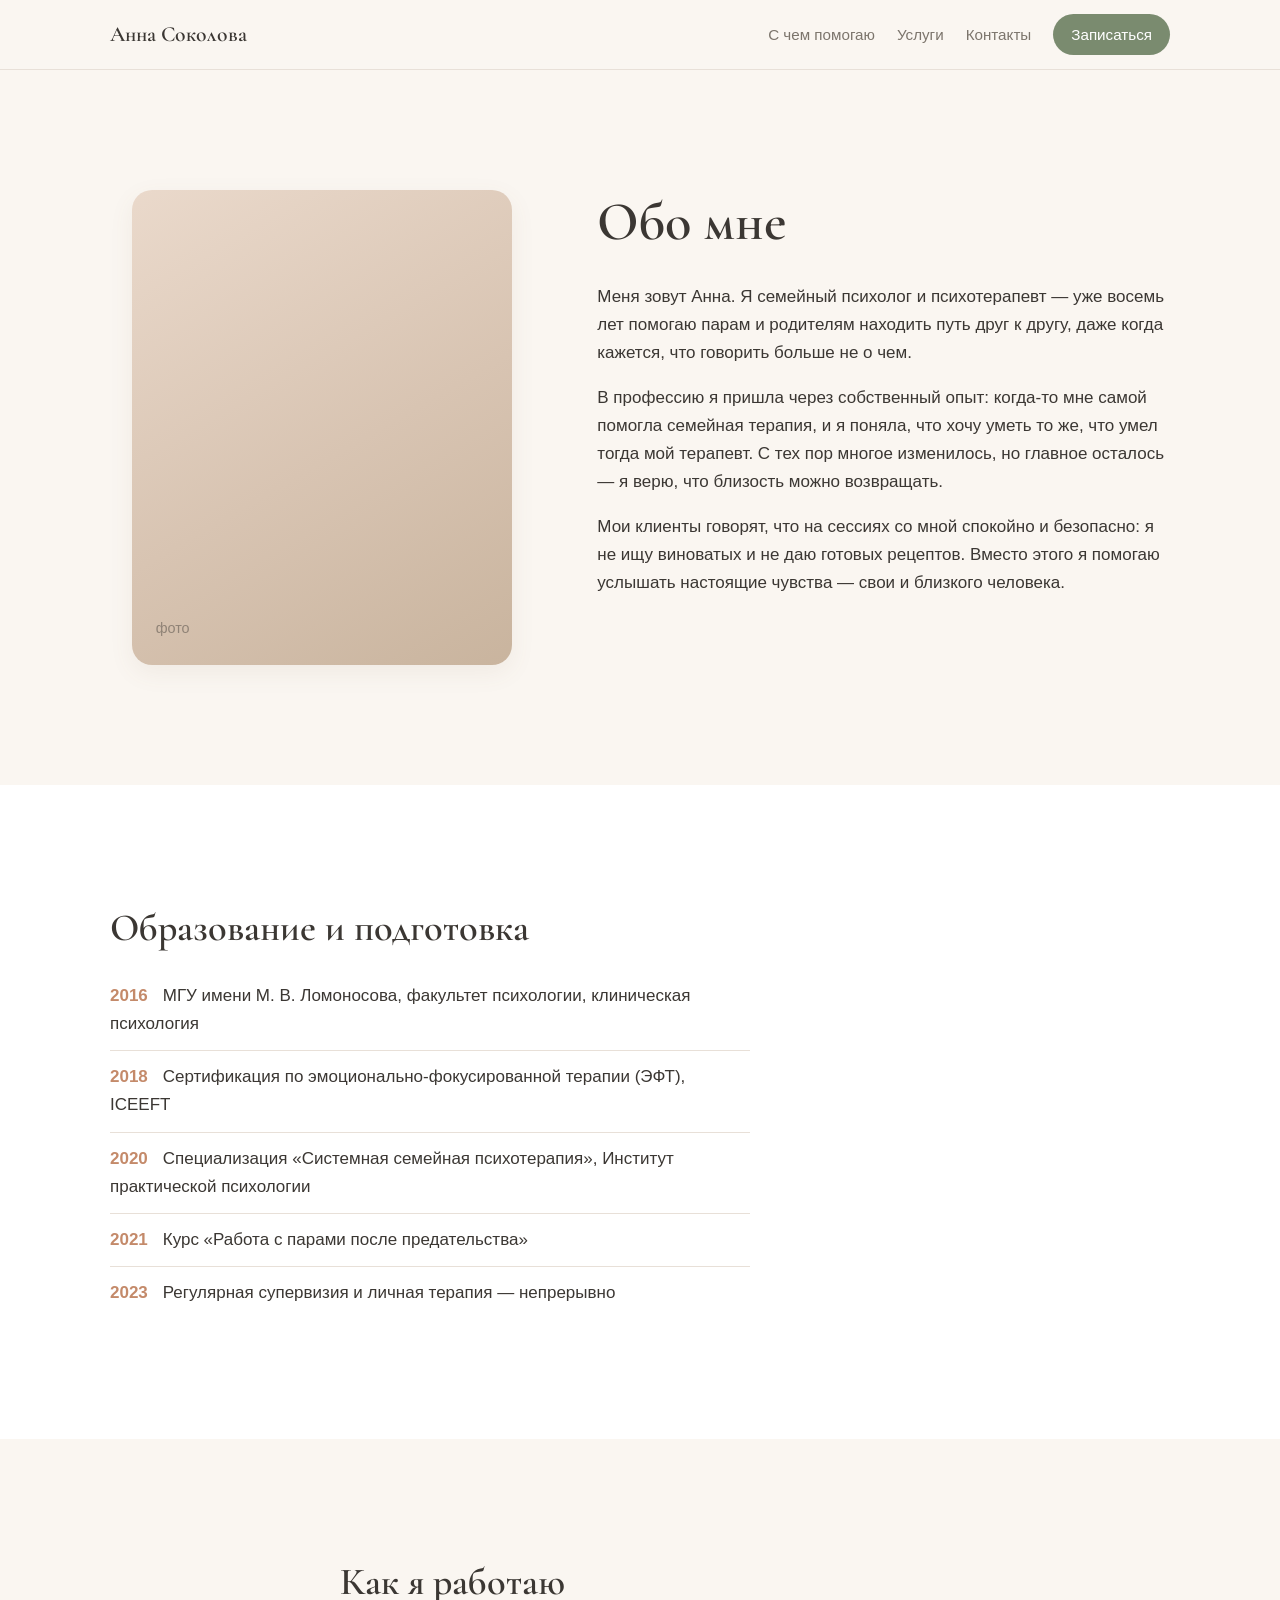
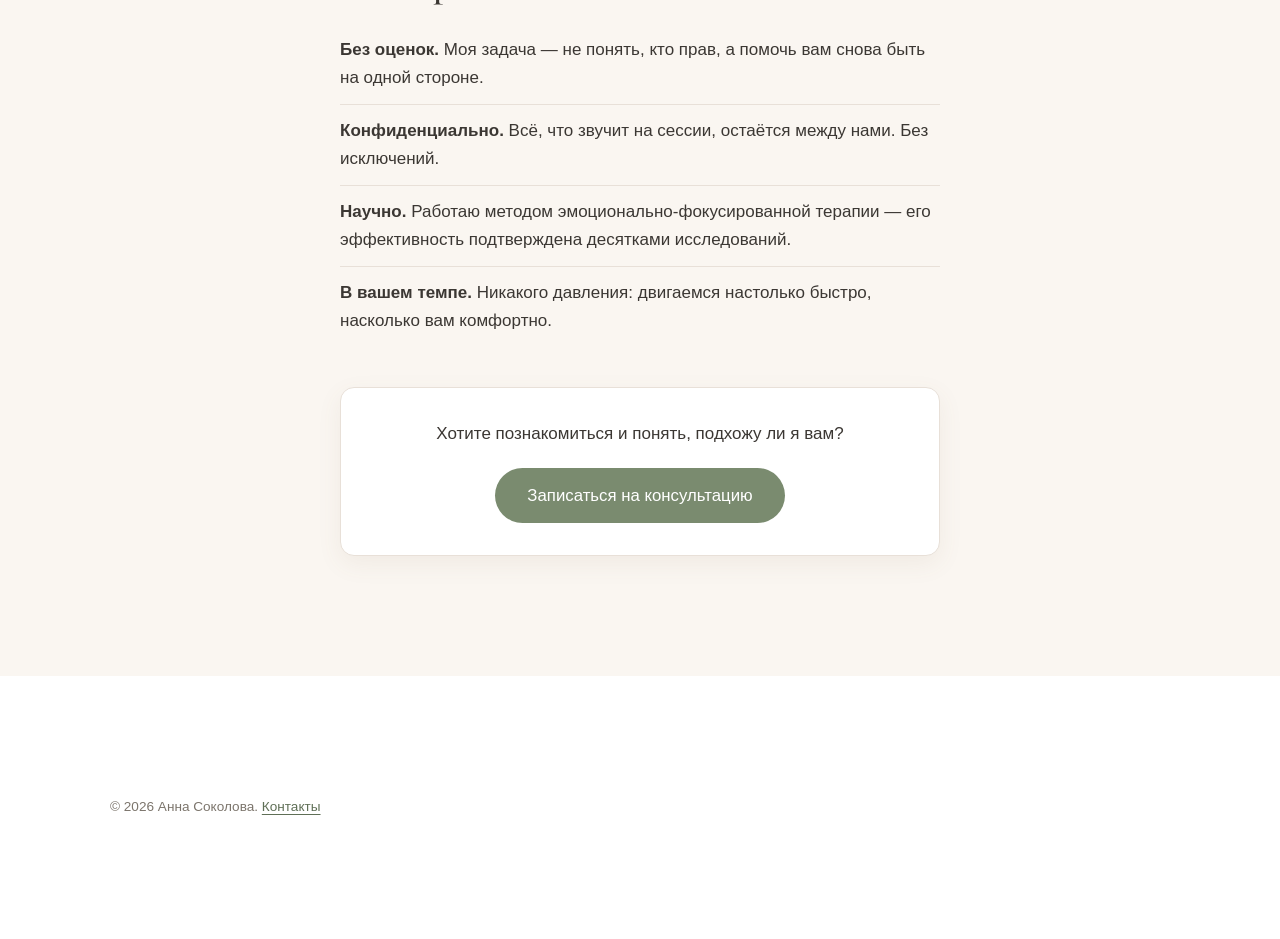
==== about.html @ ad9cd072 "Рабочая версия сайта-визитки (сохранение от 25.10.2026) Одностраничный сайт семейного психотерапевта" ====
<!DOCTYPE html>
<html lang="ru">
<head>
  <meta charset="UTF-8">
  <meta name="viewport" content="width=device-width, initial-scale=1.0">
  <!-- ЗАМЕНИТЬ: имя и описание -->
  <title>Обо мне — Анна Соколова, семейный психолог</title>
  <meta name="description" content="Мой путь в семейную психологию, образование и подход к работе. Работаю с парами и семьями очно в Москве и онлайн.">
  <meta property="og:title" content="Обо мне — Анна Соколова, семейный психолог">
  <meta property="og:type" content="website">

  <link rel="preconnect" href="https://fonts.googleapis.com">
  <link rel="preconnect" href="https://fonts.gstatic.com" crossorigin>
  <link href="https://fonts.googleapis.com/css2?family=Cormorant+Garamond:wght@500;600&display=swap" rel="stylesheet">
  <link rel="stylesheet" href="css/style.css">
</head>
<body>

  <header class="site-header">
    <div class="container header-inner">
      <!-- ЗАМЕНИТЬ: ваше имя -->
      <a class="logo" href="index.html#hero">Анна Соколова</a>
      <nav class="nav" aria-label="Основная навигация">
        <a href="index.html#benefits">С чем помогаю</a>
        <a href="index.html#services">Услуги</a>
        <a href="index.html#contacts">Контакты</a>
        <a href="index.html#form" class="nav-cta">Записаться</a>
      </nav>
    </div>
  </header>

  <main>

    <section class="section">
      <div class="container about-inner">
        <div class="hero-photo">
          <!-- ЗАМЕНИТЬ: ваше фото — <img src="img/photo.webp" alt="Анна Соколова, семейный психолог"> -->
          <div class="photo-placeholder" role="img" aria-label="Фото специалиста (заменить)">фото</div>
        </div>
        <div class="about-text">
          <h1>Обо мне</h1>
          <!-- ЗАМЕНИТЬ: ваша история -->
          <p>
            Меня зовут Анна. Я семейный психолог и психотерапевт — уже восемь лет
            помогаю парам и родителям находить путь друг к другу, даже когда
            кажется, что говорить больше не о чем.
          </p>
          <p>
            В профессию я пришла через собственный опыт: когда-то мне самой
            помогла семейная терапия, и я поняла, что хочу уметь то же, что
            умел тогда мой терапевт. С тех пор многое изменилось, но главное
            осталось — я верю, что близость можно возвращать.
          </p>
          <p>
            Мои клиенты говорят, что на сессиях со мной спокойно и безопасно:
            я не ищу виноватых и не даю готовых рецептов. Вместо этого я помогаю
            услышать настоящие чувства — свои и близкого человека.
          </p>
        </div>
      </div>
    </section>

    <section class="section section-alt">
      <div class="container">
        <h2>Образование и подготовка</h2>
        <!-- ЗАМЕНИТЬ: ваши дипломы и курсы -->
        <ul class="trust-list about-list">
          <li><span class="trust-year">2016</span> МГУ имени М. В. Ломоносова, факультет психологии, клиническая психология</li>
          <li><span class="trust-year">2018</span> Сертификация по эмоционально-фокусированной терапии (ЭФТ), ICEEFT</li>
          <li><span class="trust-year">2020</span> Специализация «Системная семейная психотерапия», Институт практической психологии</li>
          <li><span class="trust-year">2021</span> Курс «Работа с парами после предательства»</li>
          <li><span class="trust-year">2023</span> Регулярная супервизия и личная терапия — непрерывно</li>
        </ul>
      </div>
    </section>

    <section class="section">
      <div class="container narrow about-principles">
        <h2>Как я работаю</h2>
        <ul class="trust-list">
          <li><strong>Без оценок.</strong> Моя задача — не понять, кто прав, а помочь вам снова быть на одной стороне.</li>
          <li><strong>Конфиденциально.</strong> Всё, что звучит на сессии, остаётся между нами. Без исключений.</li>
          <li><strong>Научно.</strong> Работаю методом эмоционально-фокусированной терапии — его эффективность подтверждена десятками исследований.</li>
          <li><strong>В вашем темпе.</strong> Никакого давления: двигаемся настолько быстро, насколько вам комфортно.</li>
        </ul>

        <div class="about-cta">
          <p>Хотите познакомиться и понять, подхожу ли я вам?</p>
          <a href="index.html#form" class="btn btn-primary">Записаться на консультацию</a>
        </div>
      </div>
    </section>

    <footer id="contacts" class="section section-alt site-footer">
      <div class="container">
        <p class="copyright">© <span id="year"></span> Анна Соколова. <a href="index.html#contacts">Контакты</a></p>
      </div>
    </footer>

  </main>

  <script>
    document.getElementById("year").textContent = new Date().getFullYear();
  </script>
</body>
</html>
---- css/style.css ----
/* ============================================================
   Сайт-визитка семейного психолога
   Стиль: спокойный, тёплый. Mobile-first.
   ============================================================ */

:root {
  --color-bg: #FAF6F1;
  --color-surface: #FFFFFF;
  --color-primary: #7A8B6F;
  --color-primary-dark: #5F6F56;
  --color-accent: #C48A6A;
  --color-text: #3B3733;
  --color-text-muted: #7C756C;
  --color-border: #E8E0D8;

  --font-serif: "Cormorant Garamond", Georgia, "Times New Roman", serif;
  --font-sans: -apple-system, BlinkMacSystemFont, "Segoe UI", Roboto, "Helvetica Neue", Arial, sans-serif;

  --radius: 14px;
  --shadow: 0 8px 24px rgba(122, 96, 74, 0.08);
  --container: 1100px;
  --section-pad: 88px;
}

/* ---------- База ---------- */

*, *::before, *::after {
  box-sizing: border-box;
}

html {
  scroll-behavior: smooth;
}

body {
  margin: 0;
  font-family: var(--font-sans);
  font-size: 1.0625rem;
  line-height: 1.65;
  color: var(--color-text);
  background-color: var(--color-bg);
  -webkit-font-smoothing: antialiased;
}

h1, h2, h3 {
  font-family: var(--font-serif);
  font-weight: 600;
  line-height: 1.2;
  color: var(--color-text);
  margin: 0 0 0.5em;
}

h1 { font-size: clamp(2.4rem, 5vw, 3.4rem); }
h2 { font-size: clamp(1.8rem, 3.5vw, 2.4rem); }
h3 { font-size: 1.35rem; }

p { margin: 0 0 1em; }

a {
  color: var(--color-primary-dark);
  text-decoration: underline;
  text-underline-offset: 3px;
}

a:hover { color: var(--color-accent); }

:focus-visible {
  outline: 3px solid var(--color-accent);
  outline-offset: 2px;
  border-radius: 4px;
}

img { max-width: 100%; height: auto; display: block; }

.container {
  max-width: var(--container);
  margin: 0 auto;
  padding: 0 20px;
}

.container.narrow { max-width: 640px; }

.section { padding: var(--section-pad) 0; }

.section-alt { background-color: var(--color-surface); }

.section-lead {
  max-width: 34em;
  color: var(--color-text-muted);
  margin-bottom: 2.5rem;
}

/* ---------- Шапка ---------- */

.site-header {
  position: sticky;
  top: 0;
  z-index: 10;
  background-color: rgba(250, 246, 241, 0.92);
  backdrop-filter: blur(8px);
  border-bottom: 1px solid var(--color-border);
}

.header-inner {
  display: flex;
  align-items: center;
  justify-content: space-between;
  gap: 16px;
  padding-top: 14px;
  padding-bottom: 14px;
}

.logo {
  font-family: var(--font-serif);
  font-size: 1.35rem;
  font-weight: 600;
  color: var(--color-text);
  text-decoration: none;
  white-space: nowrap;
}

.nav {
  display: flex;
  align-items: center;
  gap: 22px;
  flex-wrap: wrap;
  justify-content: flex-end;
}

.nav a {
  color: var(--color-text-muted);
  text-decoration: none;
  font-size: 0.95rem;
}

.nav a:hover { color: var(--color-primary-dark); }

.nav .nav-cta {
  color: var(--color-surface);
  background-color: var(--color-primary);
  padding: 8px 18px;
  border-radius: 999px;
}

.nav .nav-cta:hover { background-color: var(--color-primary-dark); color: var(--color-surface); }

/* ---------- Кнопки ---------- */

.btn {
  display: inline-block;
  font-size: 1.05rem;
  padding: 14px 32px;
  border-radius: 999px;
  border: none;
  cursor: pointer;
  text-decoration: none;
  text-align: center;
  transition: background-color 0.2s ease;
}

.btn-primary {
  background-color: var(--color-primary);
  color: var(--color-surface);
}

.btn-primary:hover {
  background-color: var(--color-primary-dark);
  color: var(--color-surface);
}

.btn-primary:disabled {
  background-color: var(--color-text-muted);
  cursor: not-allowed;
}

/* ---------- Hero ---------- */

.hero {
  padding: 64px 0 80px;
}

.hero-inner {
  display: grid;
  gap: 40px;
  align-items: center;
}

.hero-subtitle {
  font-size: 1.15rem;
  color: var(--color-accent);
  margin-bottom: 1em;
}

.hero-lead {
  max-width: 30em;
  color: var(--color-text-muted);
  margin-bottom: 2rem;
}

.hero-facts {
  display: flex;
  gap: 32px;
  flex-wrap: wrap;
  list-style: none;
  padding: 0;
  margin: 2.5rem 0 0;
  color: var(--color-text-muted);
  font-size: 0.95rem;
}

.hero-facts strong {
  display: block;
  font-family: var(--font-serif);
  font-size: 1.5rem;
  color: var(--color-text);
}

.hero-photo { display: flex; justify-content: center; }

.photo-placeholder {
  width: 100%;
  max-width: 380px;
  aspect-ratio: 4 / 5;
  border-radius: 20px;
  background: linear-gradient(150deg, #EAD9CB 0%, #D8C4B2 55%, #C9B49E 100%);
  display: flex;
  align-items: flex-end;
  padding: 24px;
  color: rgba(59, 55, 51, 0.45);
  font-size: 0.9rem;
  box-shadow: var(--shadow);
}

/* ---------- Карточки ---------- */

.cards-grid {
  display: grid;
  gap: 20px;
  grid-template-columns: 1fr;
}

.card {
  background-color: var(--color-surface);
  border: 1px solid var(--color-border);
  border-radius: var(--radius);
  padding: 28px;
  box-shadow: var(--shadow);
}

.card p:last-child { margin-bottom: 0; }

.card h3 { margin-bottom: 0.4em; }

.card p { color: var(--color-text-muted); margin-bottom: 0; }

/* ---------- Доверие ---------- */

.trust-columns {
  display: grid;
  gap: 32px;
  margin: 2.5rem 0 3.5rem;
}

.trust-list {
  list-style: none;
  padding: 0;
  margin: 0;
}

.trust-list li {
  padding: 12px 0;
  border-bottom: 1px solid var(--color-border);
}

.trust-list li:last-child { border-bottom: none; }

.trust-year {
  display: inline-block;
  min-width: 48px;
  font-weight: 600;
  color: var(--color-accent);
}

.reviews-title { margin-bottom: 1.5rem; }

.review p {
  font-style: italic;
  color: var(--color-text);
  margin-bottom: 1em;
}

.review footer {
  color: var(--color-text-muted);
  font-size: 0.92rem;
}

/* ---------- Форма ---------- */

#form .container.narrow { max-width: 640px; }

.field { margin-bottom: 22px; }

.field label {
  display: block;
  margin-bottom: 6px;
  font-weight: 600;
}

.field .optional {
  font-weight: 400;
  color: var(--color-text-muted);
}

.field input[type="text"],
.field textarea {
  width: 100%;
  font: inherit;
  padding: 12px 14px;
  border: 1px solid var(--color-border);
  border-radius: 10px;
  background-color: var(--color-surface);
  color: var(--color-text);
}

.field textarea { resize: vertical; }

.field input[type="text"]:focus,
.field textarea:focus {
  border-color: var(--color-primary);
  outline: 2px solid rgba(122, 139, 111, 0.35);
}

.field.invalid input[type="text"],
.field.invalid textarea {
  border-color: #B4573E;
}

.field-error {
  color: #A34B34;
  font-size: 0.9rem;
  margin: 6px 0 0;
}

.field-consent {
  display: grid;
  grid-template-columns: auto 1fr;
  gap: 4px 10px;
  align-items: start;
}

.field-consent label { font-weight: 400; margin-bottom: 0; }

.field-consent .field-error { grid-column: 2; }

.field-consent input[type="checkbox"] {
  width: 18px;
  height: 18px;
  margin-top: 4px;
  accent-color: var(--color-primary);
}

.btn-submit { width: 100%; }

.form-status {
  margin: 18px 0 0;
  font-weight: 600;
  min-height: 1.5em;
}

.form-status.success { color: var(--color-primary-dark); }
.form-status.error { color: #A34B34; }

/* ---------- Контакты / футер ---------- */

.contacts-grid {
  display: grid;
  gap: 24px;
  margin-bottom: 3rem;
}

.contacts-grid p { color: var(--color-text-muted); }

.privacy {
  border-top: 1px solid var(--color-border);
  padding: 18px 0;
  margin-bottom: 1rem;
}

.privacy summary {
  cursor: pointer;
  font-weight: 600;
  color: var(--color-text-muted);
}

.privacy p { max-width: 40em; margin-top: 12px; color: var(--color-text-muted); }

.copyright {
  font-size: 0.85rem;
  color: var(--color-text-muted);
  margin: 0;
}

/* ---------- Услуги и цены ---------- */

.service-card { display: flex; flex-direction: column; }

.service-price {
  font-family: var(--font-serif);
  font-size: 1.6rem;
  color: var(--color-accent);
  margin: 0 0 0.5em;
}

.service-price span {
  font-family: var(--font-sans);
  font-size: 0.85rem;
  color: var(--color-text-muted);
}

.service-note {
  margin-top: 2rem;
  max-width: 34em;
  color: var(--color-text-muted);
  font-style: italic;
}

/* ---------- Страница «Обо мне» ---------- */

.about-inner {
  display: grid;
  gap: 40px;
  align-items: start;
}

.about-text p { max-width: 34em; }

.about-list { max-width: 640px; }

.about-cta {
  margin-top: 2.5rem;
  padding: 32px;
  background-color: var(--color-surface);
  border: 1px solid var(--color-border);
  border-radius: var(--radius);
  box-shadow: var(--shadow);
  text-align: center;
}

.about-cta p { margin-bottom: 1.2rem; }

/* ---------- Появление при скролле ---------- */

.reveal {
  opacity: 0;
  transform: translateY(24px);
  transition: opacity 0.6s ease, transform 0.6s ease;
}

.reveal.visible {
  opacity: 1;
  transform: none;
}

@media (prefers-reduced-motion: reduce) {
  html { scroll-behavior: auto; }
  .reveal {
    opacity: 1;
    transform: none;
    transition: none;
  }
}

/* ---------- Брейкпоинты ---------- */

@media (max-width: 480px) {
  .nav a:not(.nav-cta) { display: none; }
}

@media (min-width: 768px) {
  .cards-grid { grid-template-columns: repeat(2, 1fr); }
  .trust-columns { grid-template-columns: 1fr 1fr; }
  .contacts-grid { grid-template-columns: 1fr 1fr; }
  :root { --section-pad: 100px; }
}

@media (min-width: 1024px) {
  .cards-grid { grid-template-columns: repeat(3, 1fr); }
  .hero { padding: 96px 0 112px; }
  .hero-inner { grid-template-columns: 1.15fr 0.85fr; gap: 64px; }
  .about-inner { grid-template-columns: 0.85fr 1.15fr; gap: 64px; }
  :root { --section-pad: 120px; }
}
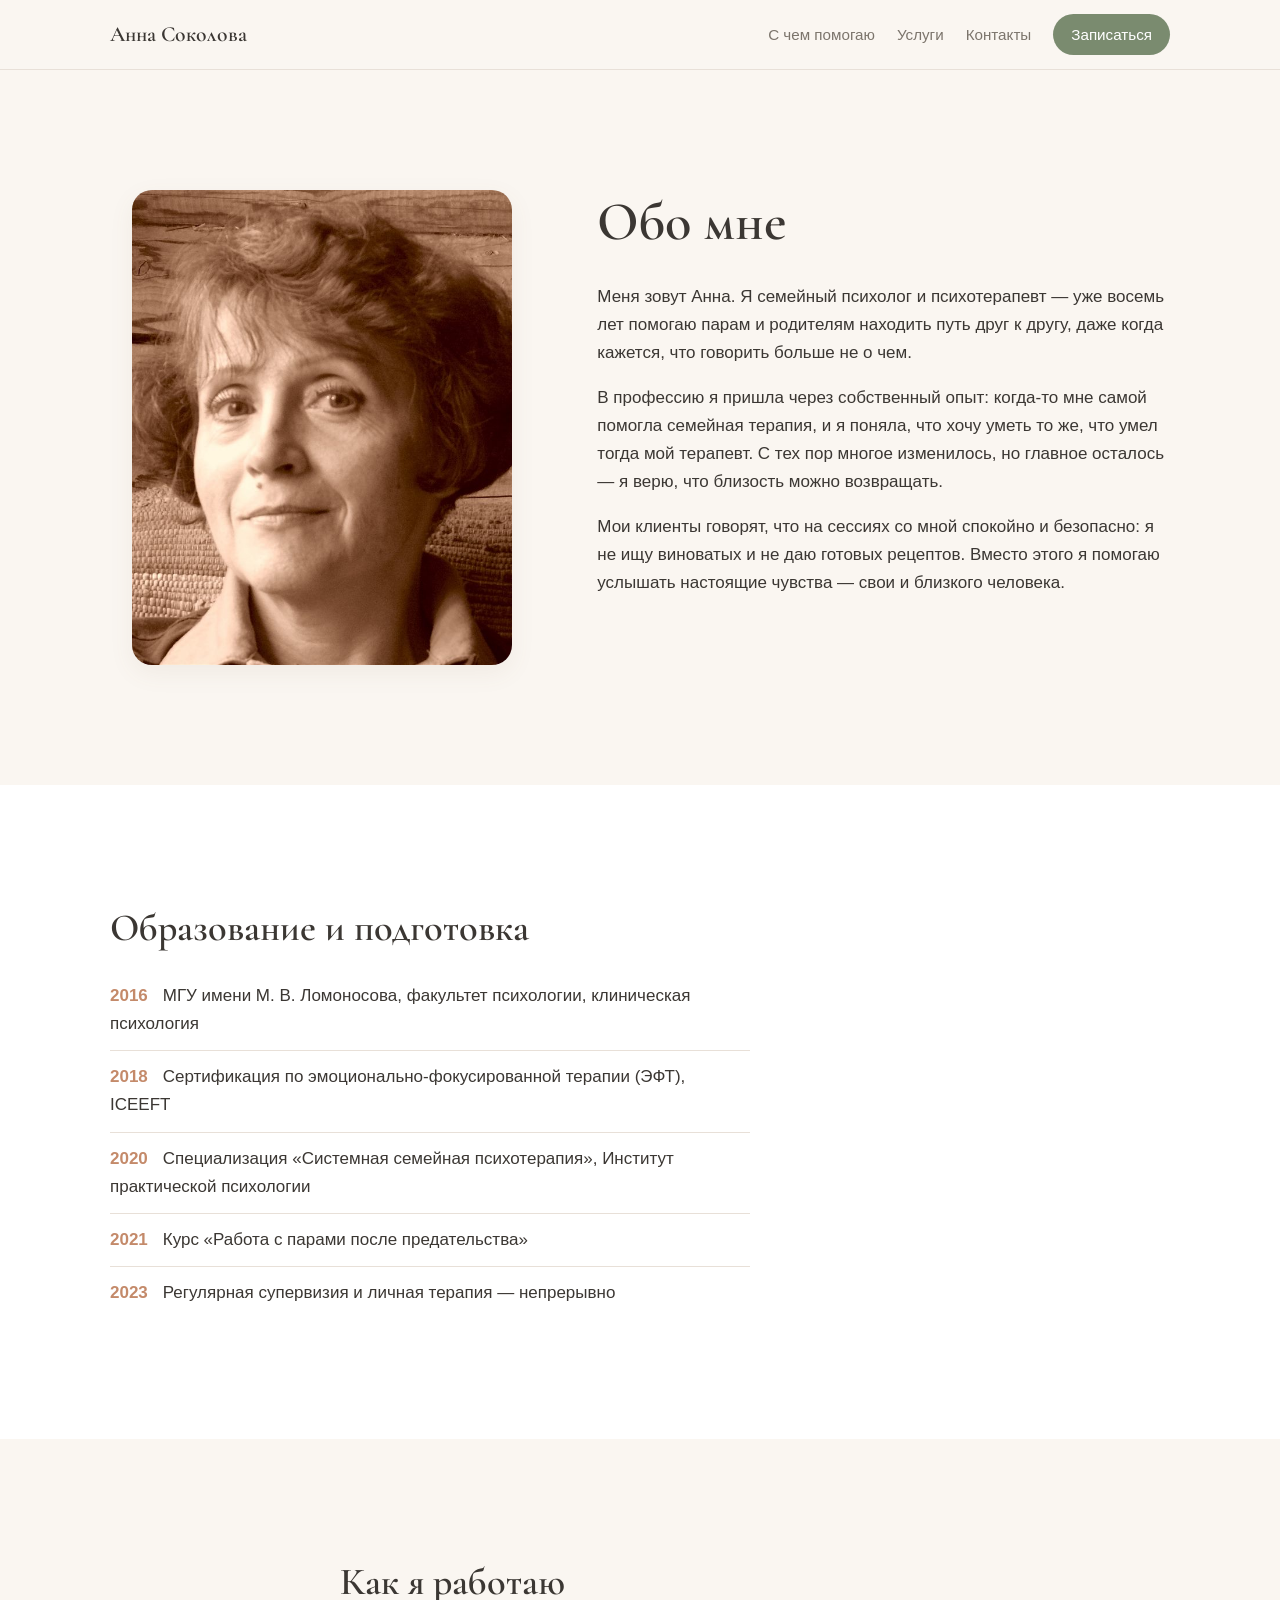
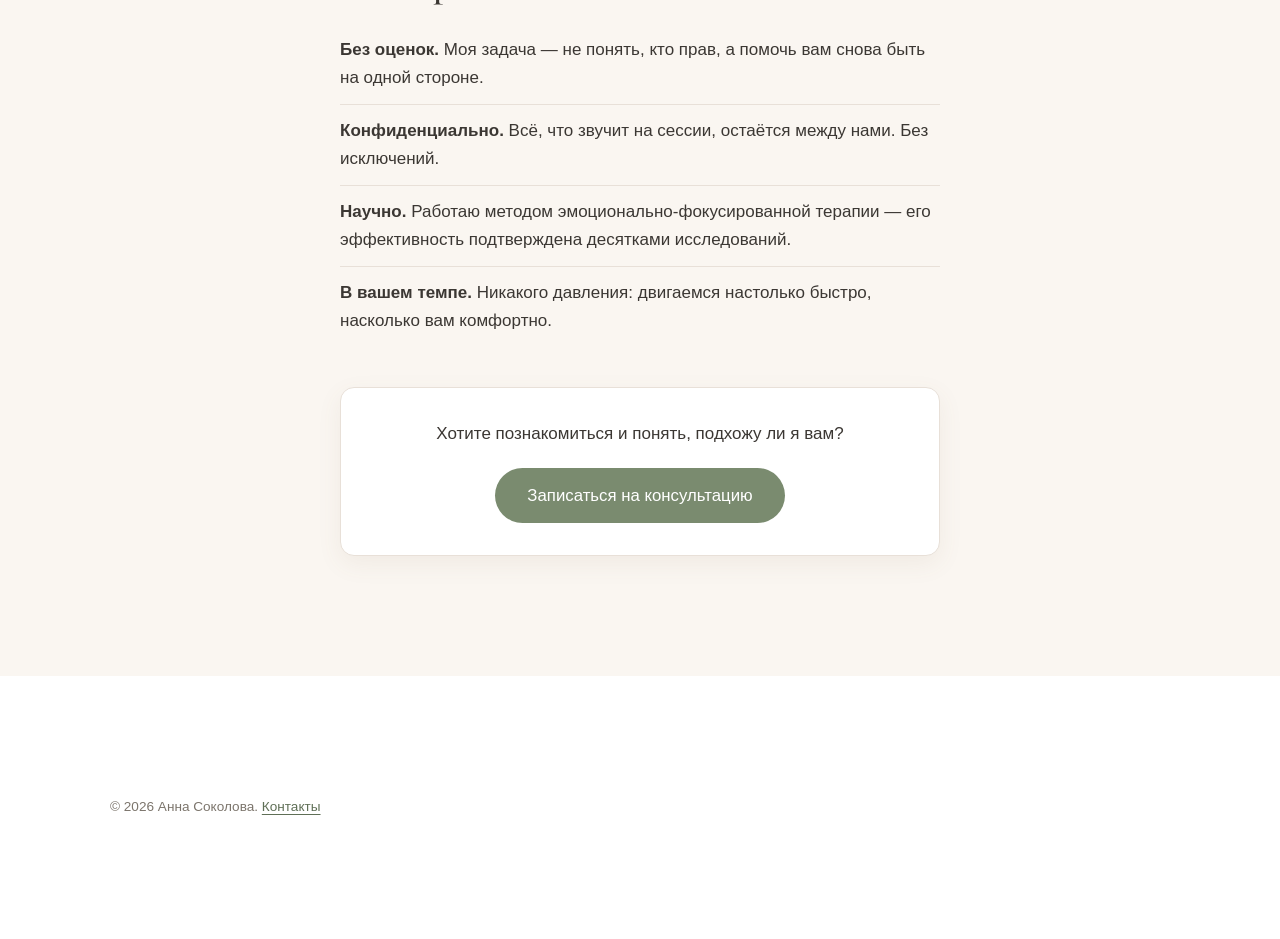
==== commit 74667d0c: "Добавлено реальное фото специалиста вместо плейсхолдера - img/photo.jpg: сжато 729 КБ → 113 КБ (900p" ====
--- a/about.html
+++ b/about.html
@@ -34,8 +34,7 @@
     <section class="section">
       <div class="container about-inner">
         <div class="hero-photo">
-          <!-- ЗАМЕНИТЬ: ваше фото — <img src="img/photo.webp" alt="Анна Соколова, семейный психолог"> -->
-          <div class="photo-placeholder" role="img" aria-label="Фото специалиста (заменить)">фото</div>
+          <img src="img/photo.jpg" width="900" height="817" alt="Галина Куранова, семейный психолог и психотерапевт">
         </div>
         <div class="about-text">
           <h1>Обо мне</h1>
--- a/css/style.css
+++ b/css/style.css
@@ -216,6 +216,17 @@
 }
 
 .hero-photo { display: flex; justify-content: center; }
+
+.hero-photo img {
+  width: 100%;
+  max-width: 380px;
+  height: auto;
+  aspect-ratio: 4 / 5;
+  object-fit: cover;
+  object-position: 50% 25%;
+  border-radius: 20px;
+  box-shadow: var(--shadow);
+}
 
 .photo-placeholder {
   width: 100%;
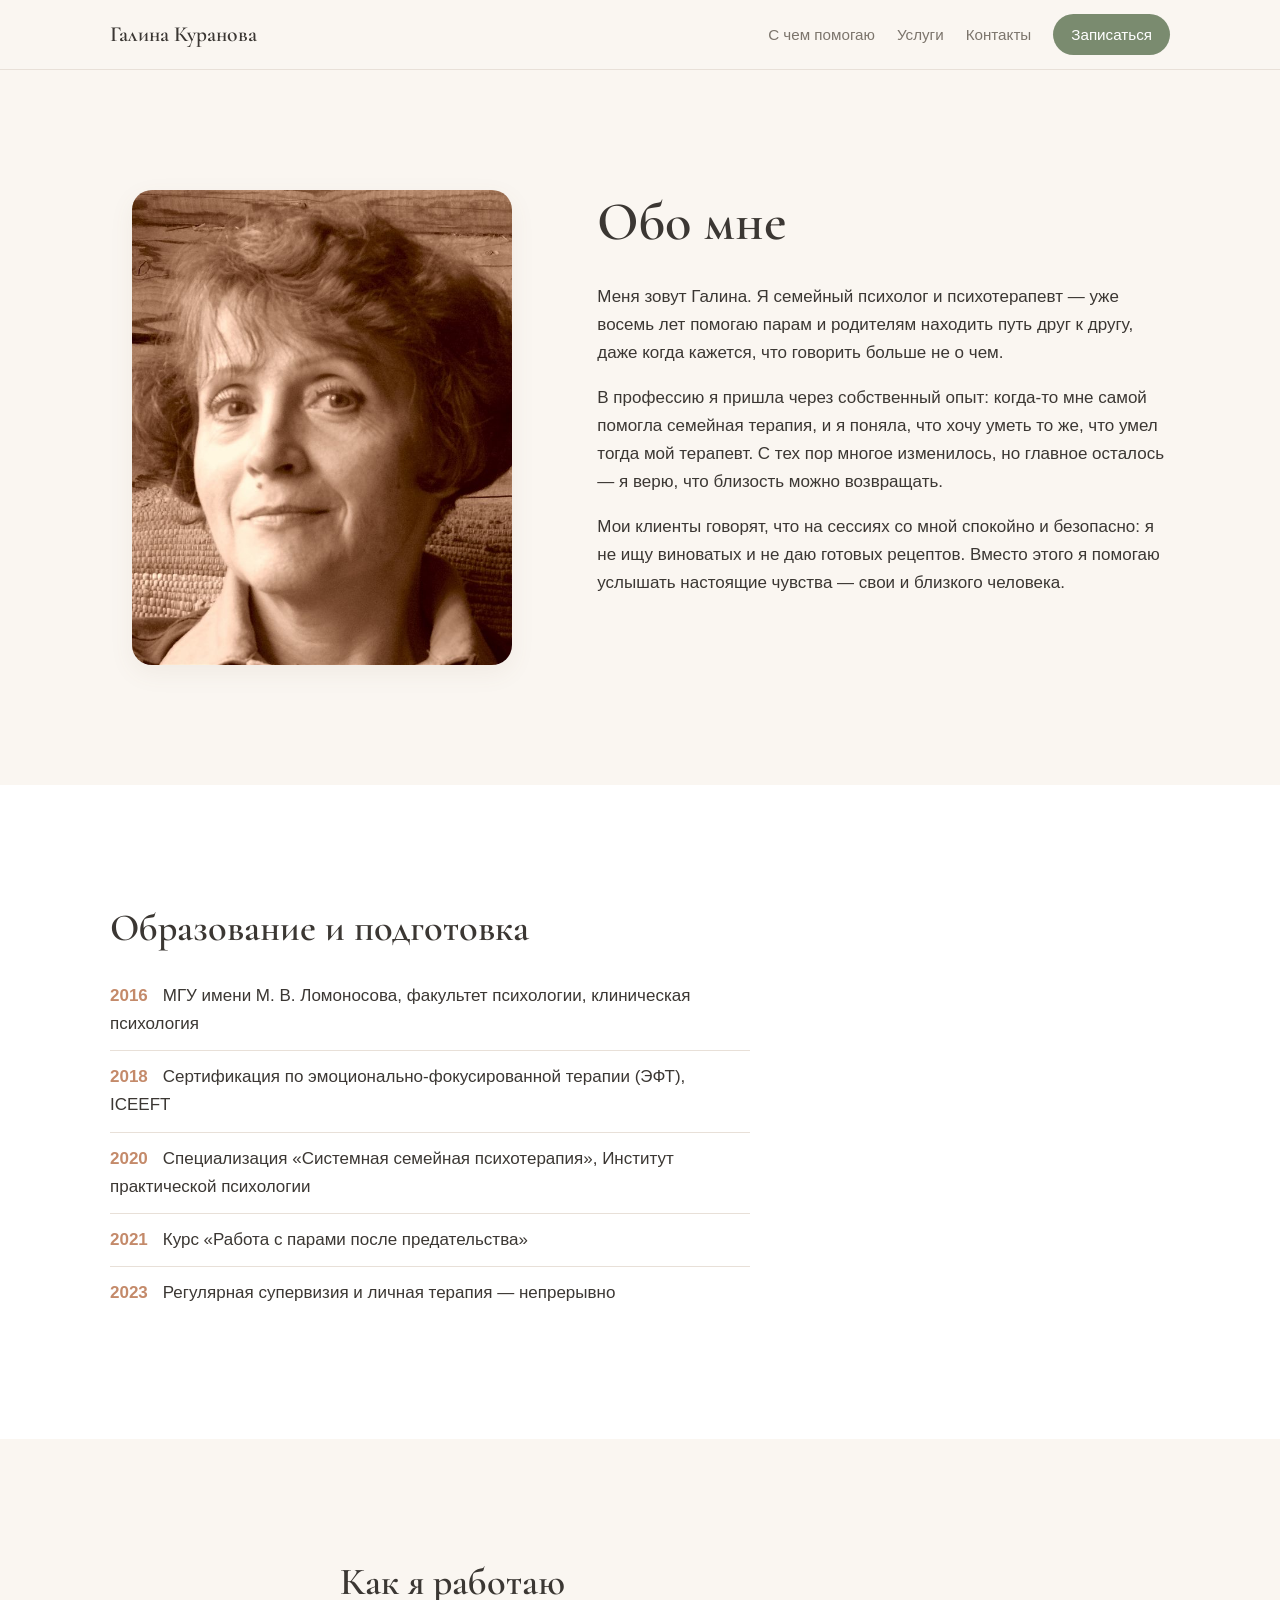
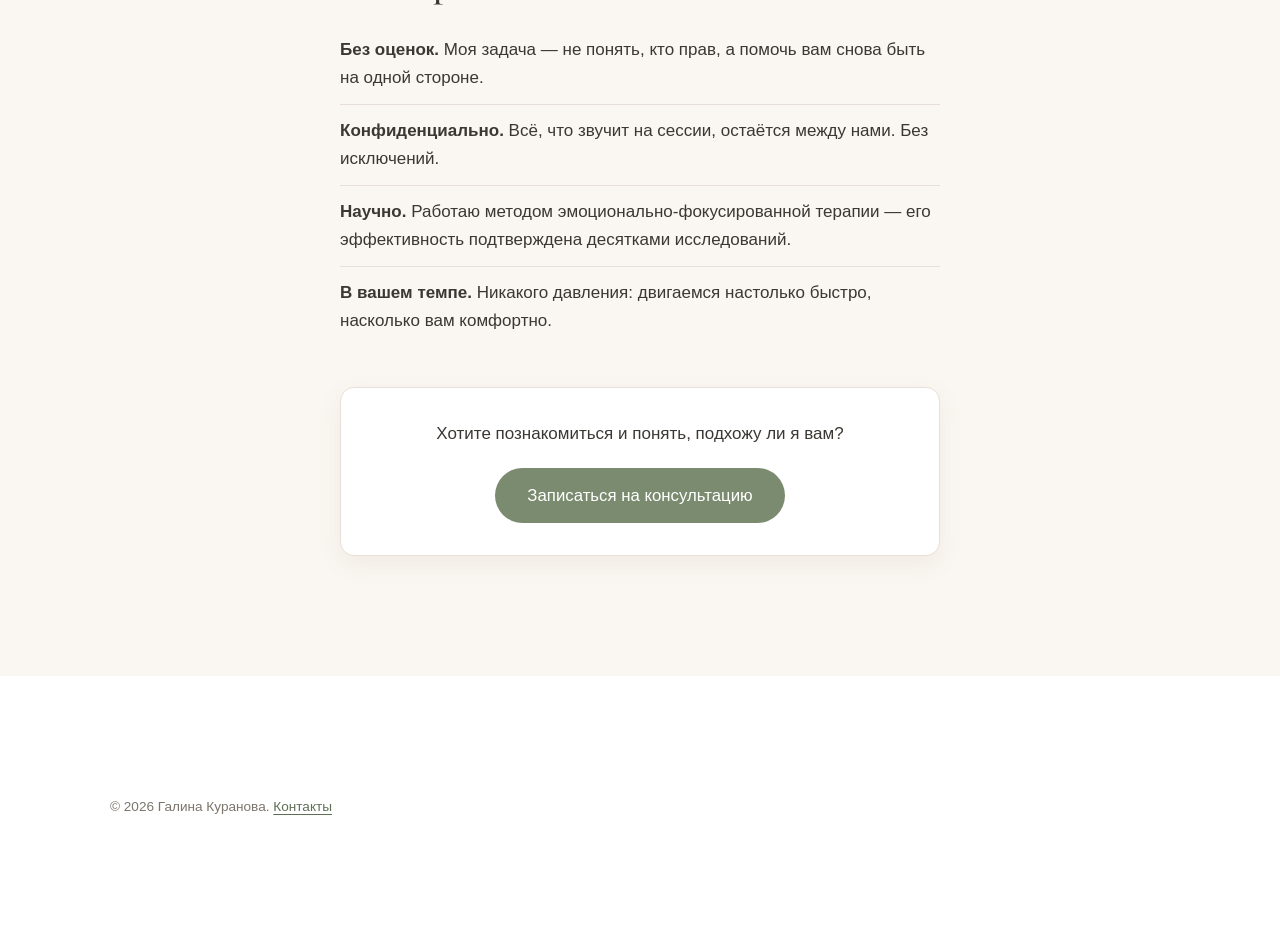
==== commit 3dce96f0: "Имя специалиста: Анна Соколова → Галина Куранова Заменено на всех страницах: title, Open Graph, лого" ====
--- a/about.html
+++ b/about.html
@@ -4,9 +4,9 @@
   <meta charset="UTF-8">
   <meta name="viewport" content="width=device-width, initial-scale=1.0">
   <!-- ЗАМЕНИТЬ: имя и описание -->
-  <title>Обо мне — Анна Соколова, семейный психолог</title>
+  <title>Обо мне — Галина Куранова, семейный психолог</title>
   <meta name="description" content="Мой путь в семейную психологию, образование и подход к работе. Работаю с парами и семьями очно в Москве и онлайн.">
-  <meta property="og:title" content="Обо мне — Анна Соколова, семейный психолог">
+  <meta property="og:title" content="Обо мне — Галина Куранова, семейный психолог">
   <meta property="og:type" content="website">
 
   <link rel="preconnect" href="https://fonts.googleapis.com">
@@ -19,7 +19,7 @@
   <header class="site-header">
     <div class="container header-inner">
       <!-- ЗАМЕНИТЬ: ваше имя -->
-      <a class="logo" href="index.html#hero">Анна Соколова</a>
+      <a class="logo" href="index.html#hero">Галина Куранова</a>
       <nav class="nav" aria-label="Основная навигация">
         <a href="index.html#benefits">С чем помогаю</a>
         <a href="index.html#services">Услуги</a>
@@ -40,7 +40,7 @@
           <h1>Обо мне</h1>
           <!-- ЗАМЕНИТЬ: ваша история -->
           <p>
-            Меня зовут Анна. Я семейный психолог и психотерапевт — уже восемь лет
+            Меня зовут Галина. Я семейный психолог и психотерапевт — уже восемь лет
             помогаю парам и родителям находить путь друг к другу, даже когда
             кажется, что говорить больше не о чем.
           </p>
@@ -92,7 +92,7 @@
 
     <footer id="contacts" class="section section-alt site-footer">
       <div class="container">
-        <p class="copyright">© <span id="year"></span> Анна Соколова. <a href="index.html#contacts">Контакты</a></p>
+        <p class="copyright">© <span id="year"></span> Галина Куранова. <a href="index.html#contacts">Контакты</a></p>
       </div>
     </footer>
 
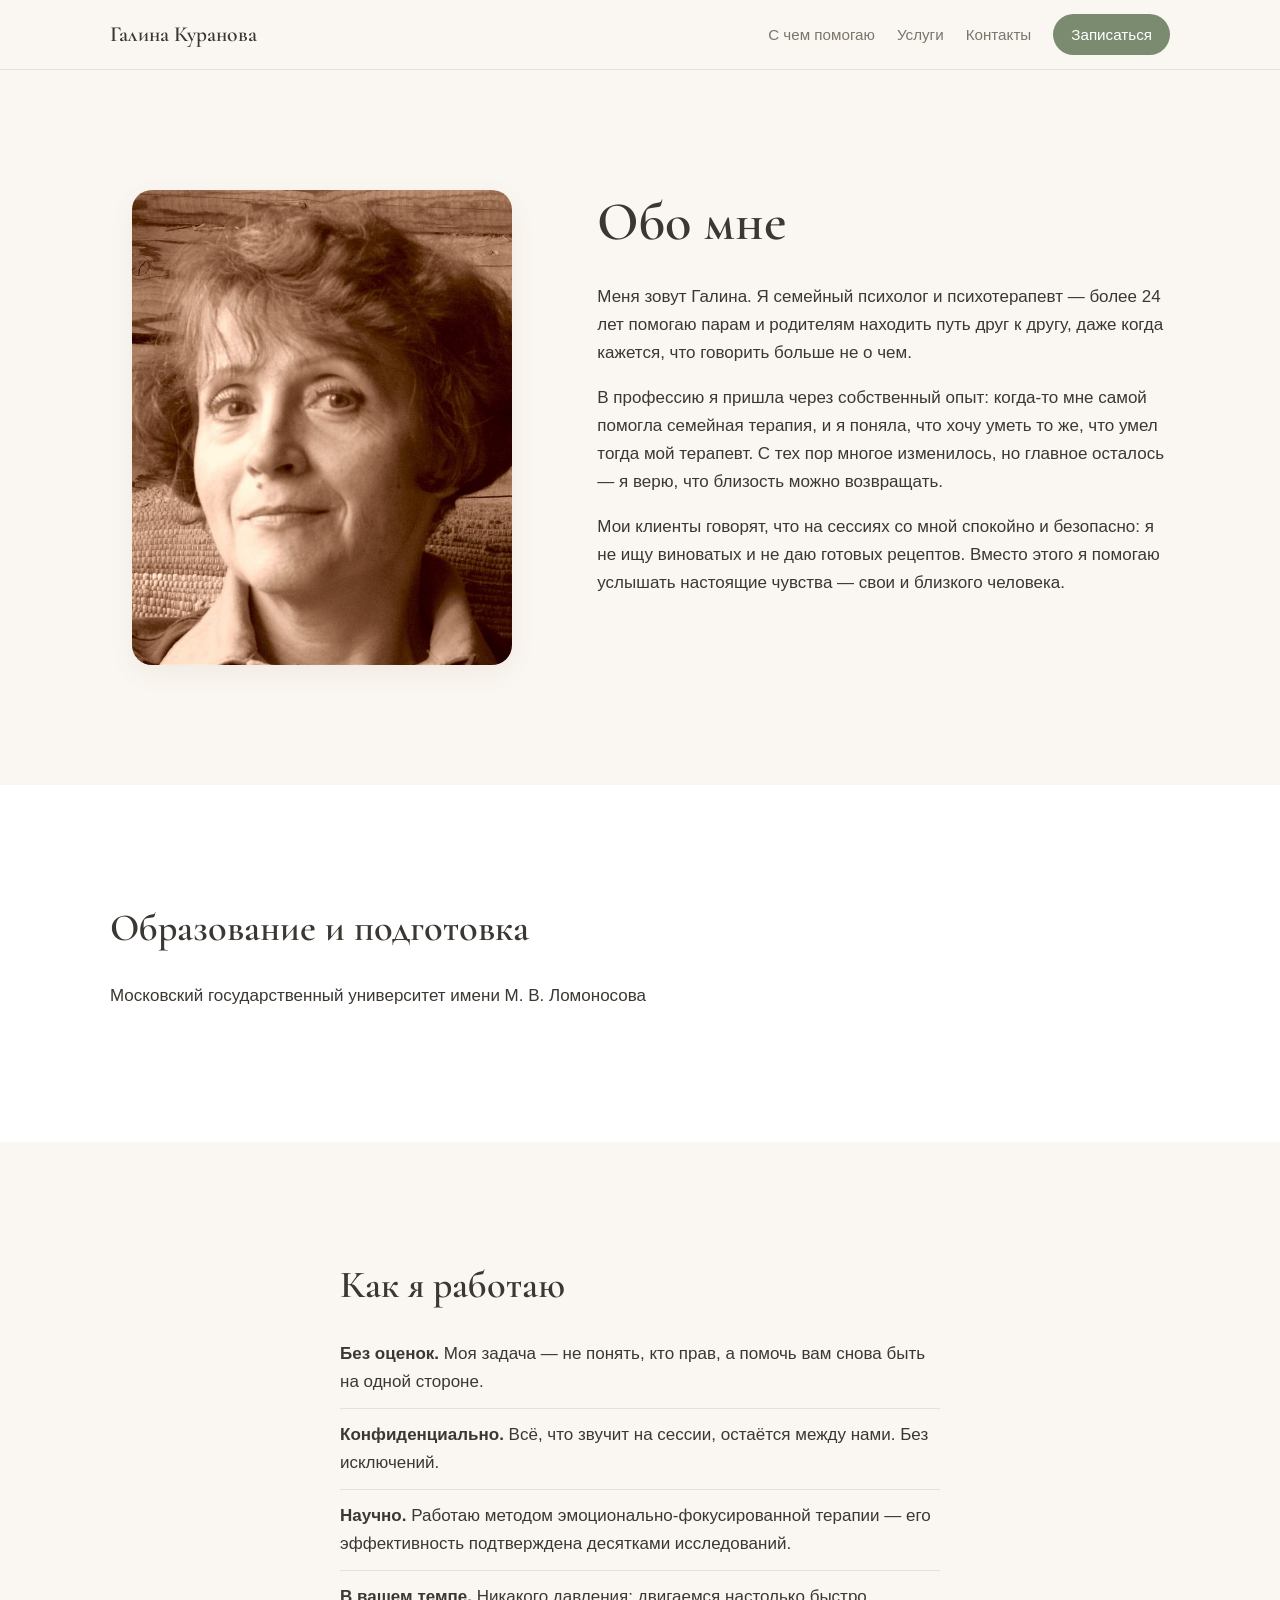
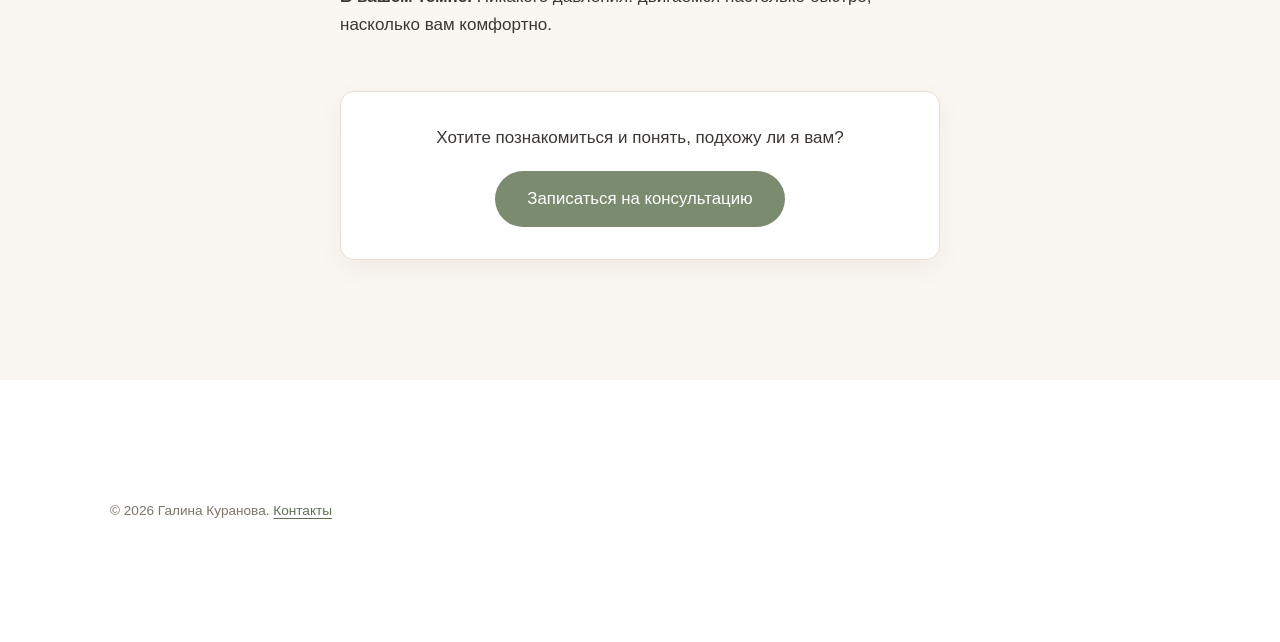
==== commit 8a009e76: "Реальные данные: контакты, образование, опыт, формат работы - Telegram @GalinaKuranova, email kurano" ====
--- a/about.html
+++ b/about.html
@@ -40,7 +40,7 @@
           <h1>Обо мне</h1>
           <!-- ЗАМЕНИТЬ: ваша история -->
           <p>
-            Меня зовут Галина. Я семейный психолог и психотерапевт — уже восемь лет
+            Меня зовут Галина. Я семейный психолог и психотерапевт — более 24 лет
             помогаю парам и родителям находить путь друг к другу, даже когда
             кажется, что говорить больше не о чем.
           </p>
@@ -62,13 +62,9 @@
     <section class="section section-alt">
       <div class="container">
         <h2>Образование и подготовка</h2>
-        <!-- ЗАМЕНИТЬ: ваши дипломы и курсы -->
+        <!-- ЗАМЕНИТЬ: дополнить списком курсов и сертификаций -->
         <ul class="trust-list about-list">
-          <li><span class="trust-year">2016</span> МГУ имени М. В. Ломоносова, факультет психологии, клиническая психология</li>
-          <li><span class="trust-year">2018</span> Сертификация по эмоционально-фокусированной терапии (ЭФТ), ICEEFT</li>
-          <li><span class="trust-year">2020</span> Специализация «Системная семейная психотерапия», Институт практической психологии</li>
-          <li><span class="trust-year">2021</span> Курс «Работа с парами после предательства»</li>
-          <li><span class="trust-year">2023</span> Регулярная супервизия и личная терапия — непрерывно</li>
+          <li>Московский государственный университет имени М. В. Ломоносова</li>
         </ul>
       </div>
     </section>
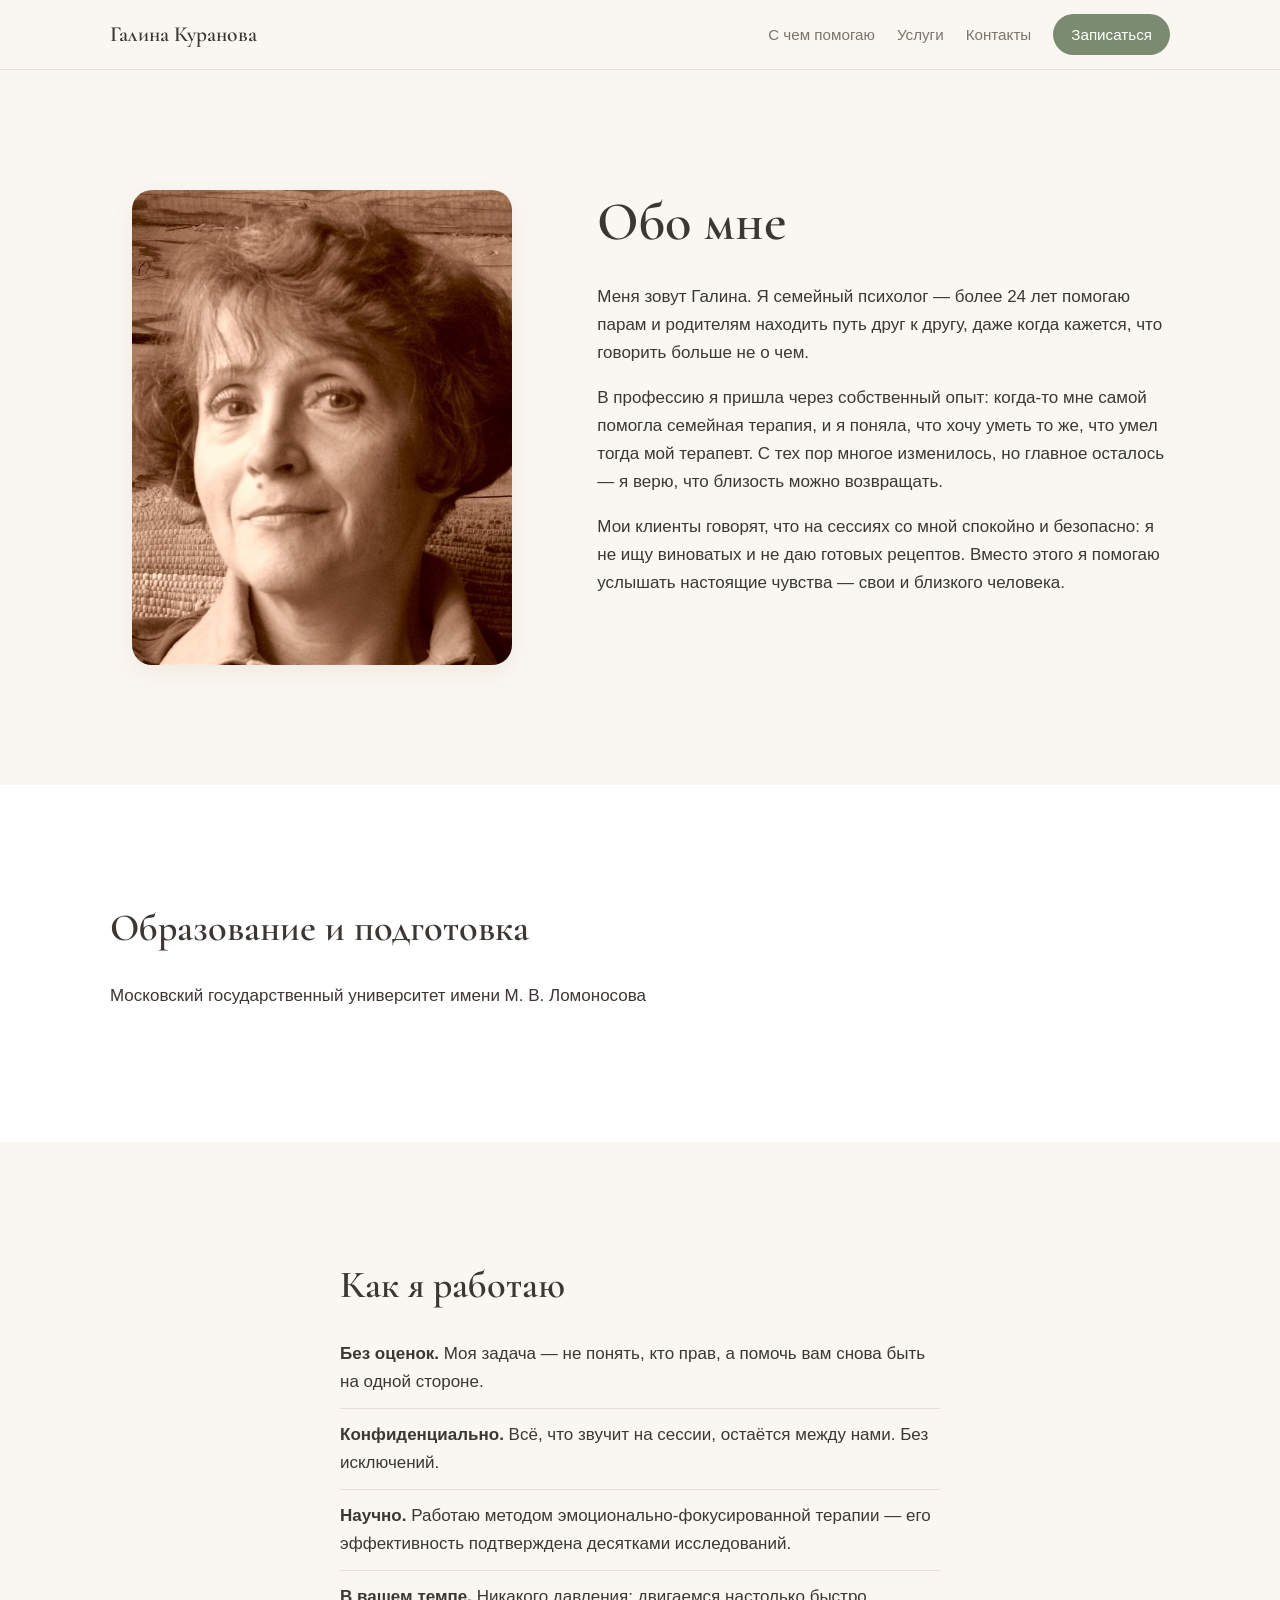
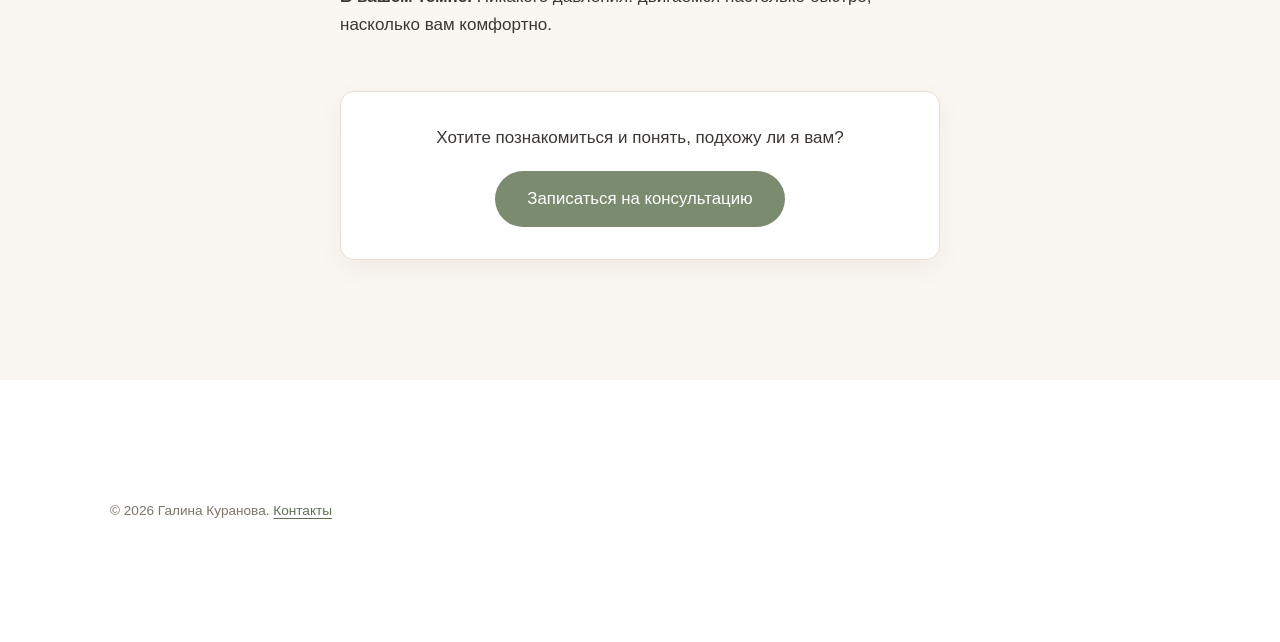
==== commit 44b87c9e: "Убрано слово «психотерапевт» и факт «300+ семей»; специализация везде — «семейный психолог» Co-Autho" ====
--- a/about.html
+++ b/about.html
@@ -34,13 +34,13 @@
     <section class="section">
       <div class="container about-inner">
         <div class="hero-photo">
-          <img src="img/photo.jpg" width="900" height="817" alt="Галина Куранова, семейный психолог и психотерапевт">
+          <img src="img/photo.jpg" width="900" height="817" alt="Галина Куранова, семейный психолог">
         </div>
         <div class="about-text">
           <h1>Обо мне</h1>
           <!-- ЗАМЕНИТЬ: ваша история -->
           <p>
-            Меня зовут Галина. Я семейный психолог и психотерапевт — более 24 лет
+            Меня зовут Галина. Я семейный психолог — более 24 лет
             помогаю парам и родителям находить путь друг к другу, даже когда
             кажется, что говорить больше не о чем.
           </p>
